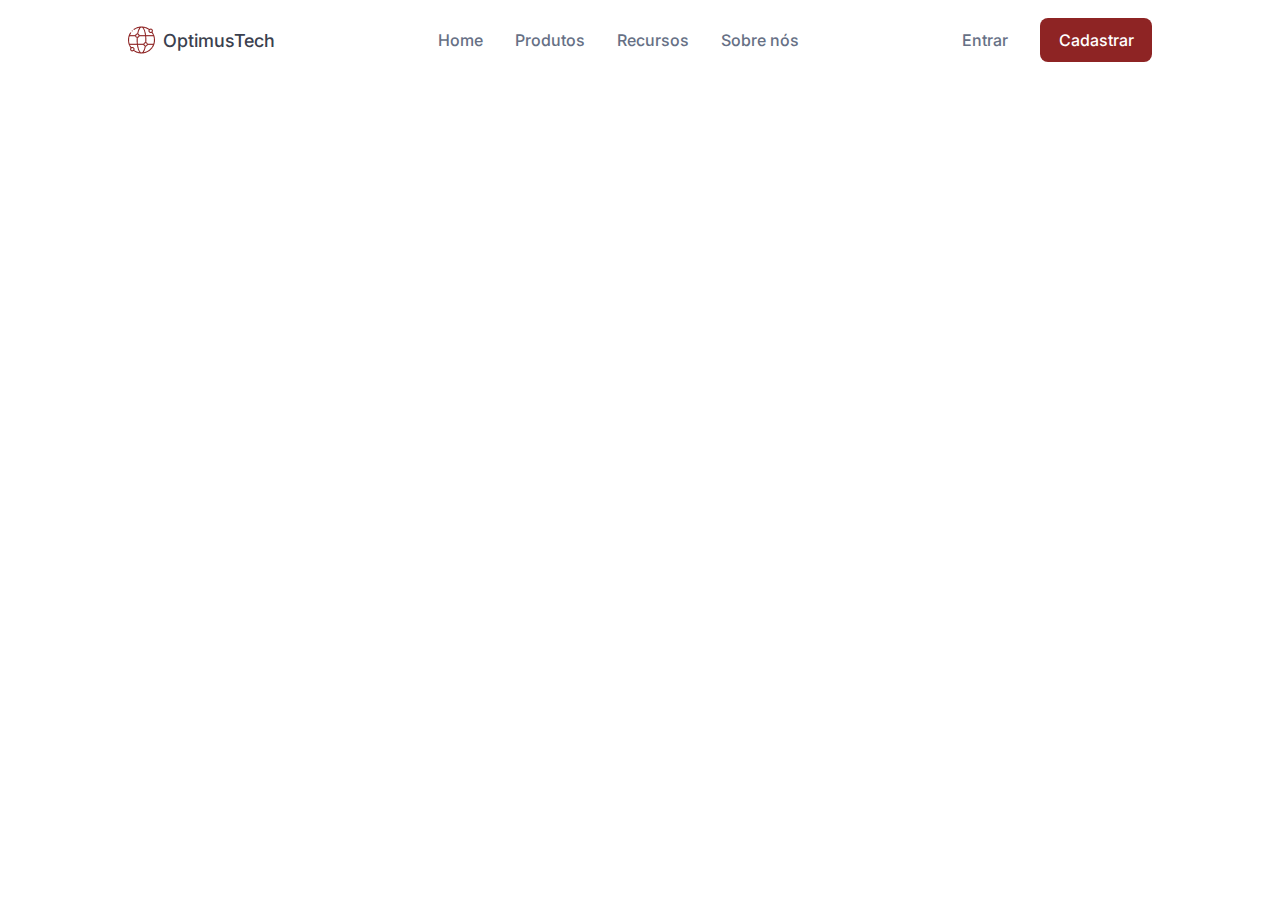
==== 01.HTMLeCSS/index.html @ c234a3eb "Day 01 - desenvolvimento do cabeçalho da aplicação" ====
<!DOCTYPE html>
<html lang="en">
<head>
    <meta charset="UTF-8">
    <meta http-equiv="X-UA-Compatible" content="IE=edge">
    <meta name="viewport" content="width=device-width, initial-scale=1.0">
    <link rel="preconnect" href="https://fonts.googleapis.com">
    <link rel="preconnect" href="https://fonts.gstatic.com" crossorigin>
    <link href="https://fonts.googleapis.com/css2?family=Inter:wght@100;200;300;500;700&display=swap" rel="stylesheet">
    <title>7 Days of Code - HTML e CSS</title>
    <link rel="stylesheet" href="/01.HTMLeCSS/css/navBar.css">
</head>
<body>
    <div class="navBar">
        <div class="navBar-logo">
            <a class="navBar-item logo" href='#'><img class="logo-principal" src="/01.HTMLeCSS/img/logo.png"/>OptimusTech</a>
        </div>
        <div class="navBar-link">
            <div class="navBar-item"><a href="#">Home</a></div>
            <div class="navBar-item"><a href="#">Produtos</a></div>
            <div class="navBar-item"><a href="#">Recursos</a></div>
            <div class="navBar-item"><a href="#">Sobre nós</a></div>
        </div>
        <div class="navBar-botoes">
            <div class="navBar-item"><a href="#">Entrar</a></div>
            <div class="navBar-item"><button class="cadastro">Cadastrar</button></div>
        </div>
    </div>
</body>
</html>
---- 01.HTMLeCSS/css/navBar.css ----
* {
    margin: 0;
    font-family: 'Inter', sans-serif;
    font-weight: 500;
    font-size: 16px;
    color: #667085;
}

a {
    text-decoration: none;
}

.navBar {
    padding: 18px 112px;
    display: flex;
    justify-content: space-between;
    align-items: center;
}

.navBar-logo,
.navBar-link,
.navBar-botoes,
.logo {
    display: flex;
    align-items: center;
    font-size: 18px;
    color: #3A404E;
    text-decoration: none;
}

.navBar-item {
    margin: 0 16px;
}

.logo-principal {
    margin-right: 8px;
}

.cadastro {
    background: #8E2424;
    border: none;
    width: 112px;
    height: 44px;
    color: #ffffff;
    border-radius: 8px;
    cursor: pointer;
}
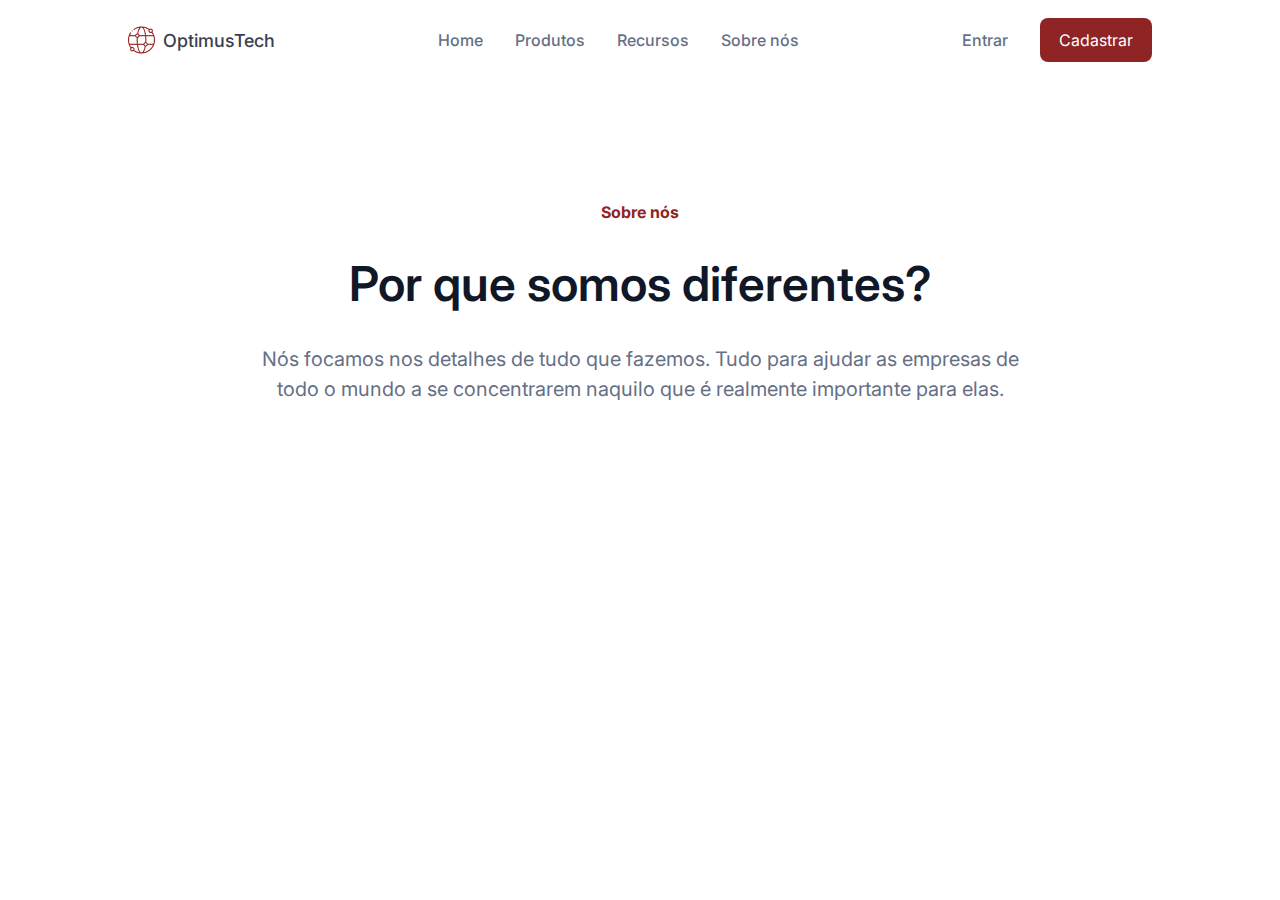
==== commit d7f856f7: "Day 02 - desenvolvimento da primeira seção da pág." ====
--- a/01.HTMLeCSS/index.html
+++ b/01.HTMLeCSS/index.html
@@ -9,6 +9,7 @@
     <link href="https://fonts.googleapis.com/css2?family=Inter:wght@100;200;300;500;700&display=swap" rel="stylesheet">
     <title>7 Days of Code - HTML e CSS</title>
     <link rel="stylesheet" href="/01.HTMLeCSS/css/navBar.css">
+    <link rel="stylesheet" href="/01.HTMLeCSS/css/cabecalho.css">
 </head>
 <body>
     <div class="navBar">
@@ -26,5 +27,13 @@
             <div class="navBar-item"><button class="cadastro">Cadastrar</button></div>
         </div>
     </div>
+
+    <div class="cabecalho">
+        <h3 class="cabecalho-text 1">Sobre nós</h3>
+        <h1 class="cabecalho-text 2" >Por que somos diferentes?</h1>
+        <h2 class="cabecalho-text 3">Nós focamos nos detalhes de tudo que fazemos. Tudo para ajudar as empresas de <br>todo o mundo a se concentrarem naquilo que é realmente importante para elas.</h2>
+    </div>
+
+
 </body>
 </html>--- a/01.HTMLeCSS/css/navBar.css
+++ b/01.HTMLeCSS/css/navBar.css
@@ -1,12 +1,12 @@
 * {
     margin: 0;
     font-family: 'Inter', sans-serif;
-    font-weight: 500;
     font-size: 16px;
-    color: #667085;
 }
 
 a {
+    font-weight: 500;
+    color: #667085;
     text-decoration: none;
 }
 
--- a/01.HTMLeCSS/css/cabecalho.css
+++ b/01.HTMLeCSS/css/cabecalho.css
@@ -0,0 +1,26 @@
+.cabecalho {
+    text-align: center;
+    padding: 96px 0px;
+    
+}
+
+.cabecalho-text {
+    margin: 24px;
+    line-height: 1.5;
+}
+
+h1 {
+    font-size: 48px;
+    font-weight: 600;
+    color: #101828;
+}
+
+h2 {
+    font-size: 20px;
+    font-weight: 400;
+    color: #667085;
+}
+
+h3 {
+    color: #8E2424
+}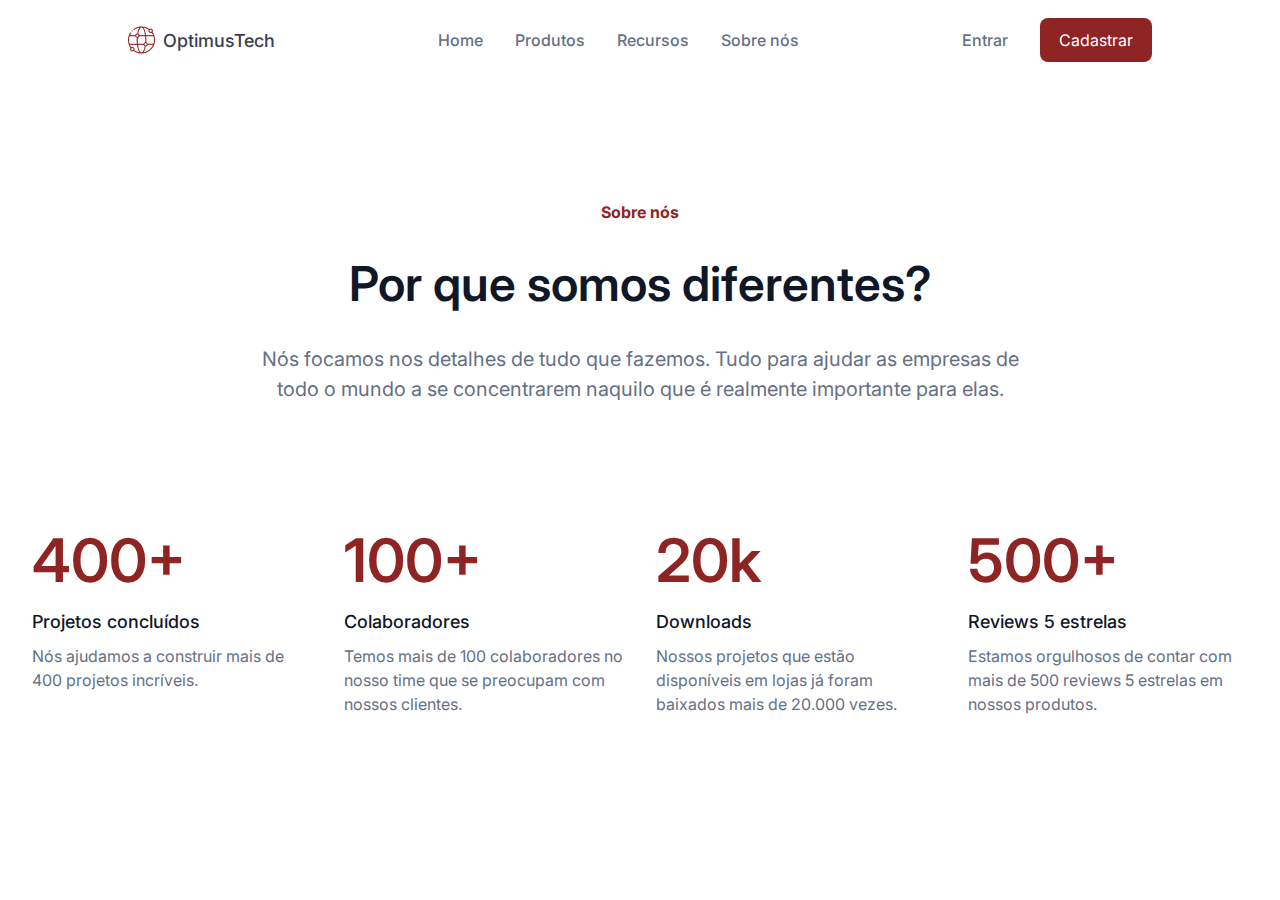
==== commit 9e3594ee: "Day 03 - desenvolvimento seção de métricas" ====
--- a/01.HTMLeCSS/index.html
+++ b/01.HTMLeCSS/index.html
@@ -10,9 +10,10 @@
     <title>7 Days of Code - HTML e CSS</title>
     <link rel="stylesheet" href="/01.HTMLeCSS/css/navBar.css">
     <link rel="stylesheet" href="/01.HTMLeCSS/css/cabecalho.css">
+    <link rel="stylesheet" href="/01.HTMLeCSS/css/metricas.css">
 </head>
 <body>
-    <div class="navBar">
+    <div class="navBar-container">
         <div class="navBar-logo">
             <a class="navBar-item logo" href='#'><img class="logo-principal" src="/01.HTMLeCSS/img/logo.png"/>OptimusTech</a>
         </div>
@@ -28,12 +29,38 @@
         </div>
     </div>
 
-    <div class="cabecalho">
+    <div class="cabecalho-container">
         <h3 class="cabecalho-text 1">Sobre nós</h3>
         <h1 class="cabecalho-text 2" >Por que somos diferentes?</h1>
         <h2 class="cabecalho-text 3">Nós focamos nos detalhes de tudo que fazemos. Tudo para ajudar as empresas de <br>todo o mundo a se concentrarem naquilo que é realmente importante para elas.</h2>
     </div>
 
+    <section class="metricas-container">
+
+        <div class="metricas">
+            <h1 class="metricas-titulo">400+</h1>
+                <h2 class="item-metrica">Projetos concluídos</h2>
+                    <h3 class="text-metrica">Nós ajudamos a construir mais de 400 projetos incríveis.</h3>
+        </div>
+
+        <div class="metricas">
+        <h1 class="metricas-titulo">100+</h1>
+                <h2 class="item-metrica">Colaboradores</h2>
+                    <h3 class="text-metrica">Temos mais de 100 colaboradores no nosso time que se preocupam com nossos clientes.</h3>
+        </div>
+
+        <div class="metricas">
+            <h1 class="metricas-titulo">20k</h1>
+                <h2 class="item-metrica">Downloads</h2>
+                    <h3 class="text-metrica">Nossos projetos que estão disponíveis em lojas já foram baixados mais de 20.000 vezes.</h3>
+        </div>
+        <div class="metricas">
+            <h1 class="metricas-titulo">500+</h1>
+                <h2 class="item-metrica">Reviews 5 estrelas</h2>
+                    <h3 class="text-metrica">Estamos orgulhosos de contar com mais de 500 reviews 5 estrelas em nossos produtos.</h3> 
+        </div>
+</section>
+
 
 </body>
 </html>--- a/01.HTMLeCSS/css/navBar.css
+++ b/01.HTMLeCSS/css/navBar.css
@@ -10,7 +10,7 @@
     text-decoration: none;
 }
 
-.navBar {
+.navBar-container {
     padding: 18px 112px;
     display: flex;
     justify-content: space-between;
--- a/01.HTMLeCSS/css/cabecalho.css
+++ b/01.HTMLeCSS/css/cabecalho.css
@@ -1,4 +1,4 @@
-.cabecalho {
+.cabecalho-container {
     text-align: center;
     padding: 96px 0px;
     
--- a/01.HTMLeCSS/css/metricas.css
+++ b/01.HTMLeCSS/css/metricas.css
@@ -0,0 +1,32 @@
+.metricas-container {
+  display: flex;
+  justify-content: center;
+}
+
+.metricas {
+    max-width: 280px;
+    margin: 0 16px;
+}
+
+.metricas-titulo {
+    font-size: 60px;
+    font-weight: 600;
+    color: #8E2424;
+    line-height: 72px;
+}
+
+.item-metrica {
+    font-size: 18px;
+    font-weight: 500;
+    color: #101828;
+    padding: 12px 0 8px 0;
+    line-height: 28px;
+
+}
+
+.text-metrica {
+    font-size: 16px;
+    font-weight: 400;
+    color: #667085;
+    line-height: 24px;
+}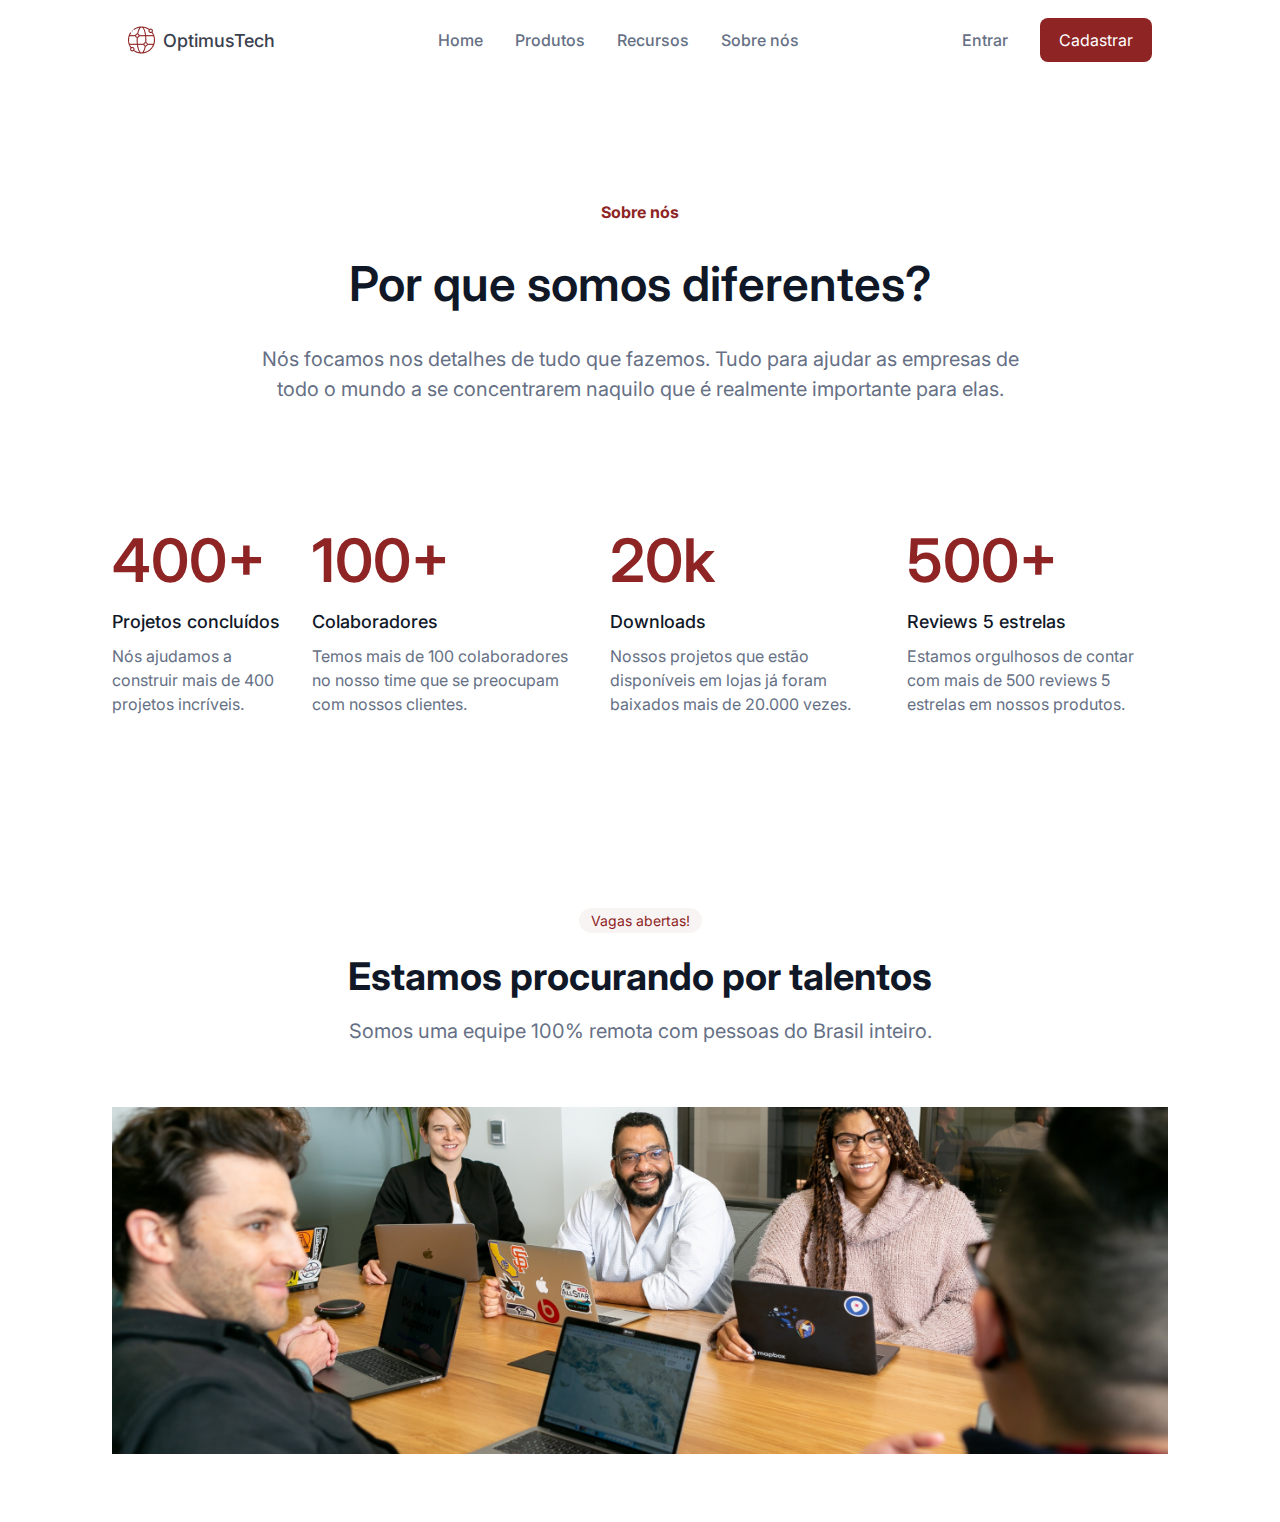
==== commit 2e6bcfa0: "Day 04 - desenvolvimento da seção procurando talentos" ====
--- a/01.HTMLeCSS/index.html
+++ b/01.HTMLeCSS/index.html
@@ -11,6 +11,7 @@
     <link rel="stylesheet" href="/01.HTMLeCSS/css/navBar.css">
     <link rel="stylesheet" href="/01.HTMLeCSS/css/cabecalho.css">
     <link rel="stylesheet" href="/01.HTMLeCSS/css/metricas.css">
+    <link rel="stylesheet" href="/01.HTMLeCSS/css/main.css">
 </head>
 <body>
     <div class="navBar-container">
@@ -30,9 +31,9 @@
     </div>
 
     <div class="cabecalho-container">
-        <h3 class="cabecalho-text 1">Sobre nós</h3>
-        <h1 class="cabecalho-text 2" >Por que somos diferentes?</h1>
-        <h2 class="cabecalho-text 3">Nós focamos nos detalhes de tudo que fazemos. Tudo para ajudar as empresas de <br>todo o mundo a se concentrarem naquilo que é realmente importante para elas.</h2>
+        <h3 class="cabecalho text-1">Sobre nós</h3>
+        <h1 class="cabecalho text-2" >Por que somos diferentes?</h1>
+        <h2 class="cabecalho text-3">Nós focamos nos detalhes de tudo que fazemos. Tudo para ajudar as empresas de <br>todo o mundo a se concentrarem naquilo que é realmente importante para elas.</h2>
     </div>
 
     <section class="metricas-container">
@@ -59,7 +60,14 @@
                 <h2 class="item-metrica">Reviews 5 estrelas</h2>
                     <h3 class="text-metrica">Estamos orgulhosos de contar com mais de 500 reviews 5 estrelas em nossos produtos.</h3> 
         </div>
-</section>
+    </section>
+
+    <main class="main-container">
+        <button class="main-titulo">Vagas abertas!</button>
+        <h1 class="main-subtitulo">Estamos procurando por talentos</h1>
+        <h2 class="main-texto">Somos uma equipe 100% remota com pessoas do Brasil inteiro.</h2>
+        <img class="img-reuniao" src="./img/reuniao.png" alt="pessoas em uma reunião">
+    </main>
 
 
 </body>
--- a/01.HTMLeCSS/css/cabecalho.css
+++ b/01.HTMLeCSS/css/cabecalho.css
@@ -4,23 +4,23 @@
     
 }
 
-.cabecalho-text {
+.cabecalho {
     margin: 24px;
     line-height: 1.5;
 }
 
-h1 {
+.text-1 {
+    color: #8E2424
+}
+
+.text-2 {
     font-size: 48px;
     font-weight: 600;
     color: #101828;
 }
 
-h2 {
+.text-3{
     font-size: 20px;
     font-weight: 400;
     color: #667085;
 }
-
-h3 {
-    color: #8E2424
-}--- a/01.HTMLeCSS/css/metricas.css
+++ b/01.HTMLeCSS/css/metricas.css
@@ -1,11 +1,11 @@
 .metricas-container {
   display: flex;
   justify-content: center;
+  padding: 0 96px 96px;
 }
 
 .metricas {
-    max-width: 280px;
-    margin: 0 16px;
+    padding: 0 16px;
 }
 
 .metricas-titulo {
--- a/01.HTMLeCSS/css/main.css
+++ b/01.HTMLeCSS/css/main.css
@@ -0,0 +1,30 @@
+.main-container {
+    padding: 0 112px;
+    text-align: center;
+}
+
+.img-reuniao {
+    width: 100%;
+    padding: 64px 0;
+}
+
+.main-titulo {
+    margin-top: 96px;
+    font-size: 14px;
+    padding: 4px 12px;
+    color: #8E2424; 
+    border: none; 
+    border-radius: 16px;
+    background: rgba(142, 36, 36, 0.05);;
+}
+
+.main-subtitulo {
+    margin: 20px 0;
+    font-size: 38px;
+    color: #101828;
+}
+
+.main-texto {
+    font-size: 20px;
+    color: #667085;
+    font-weight: 400;}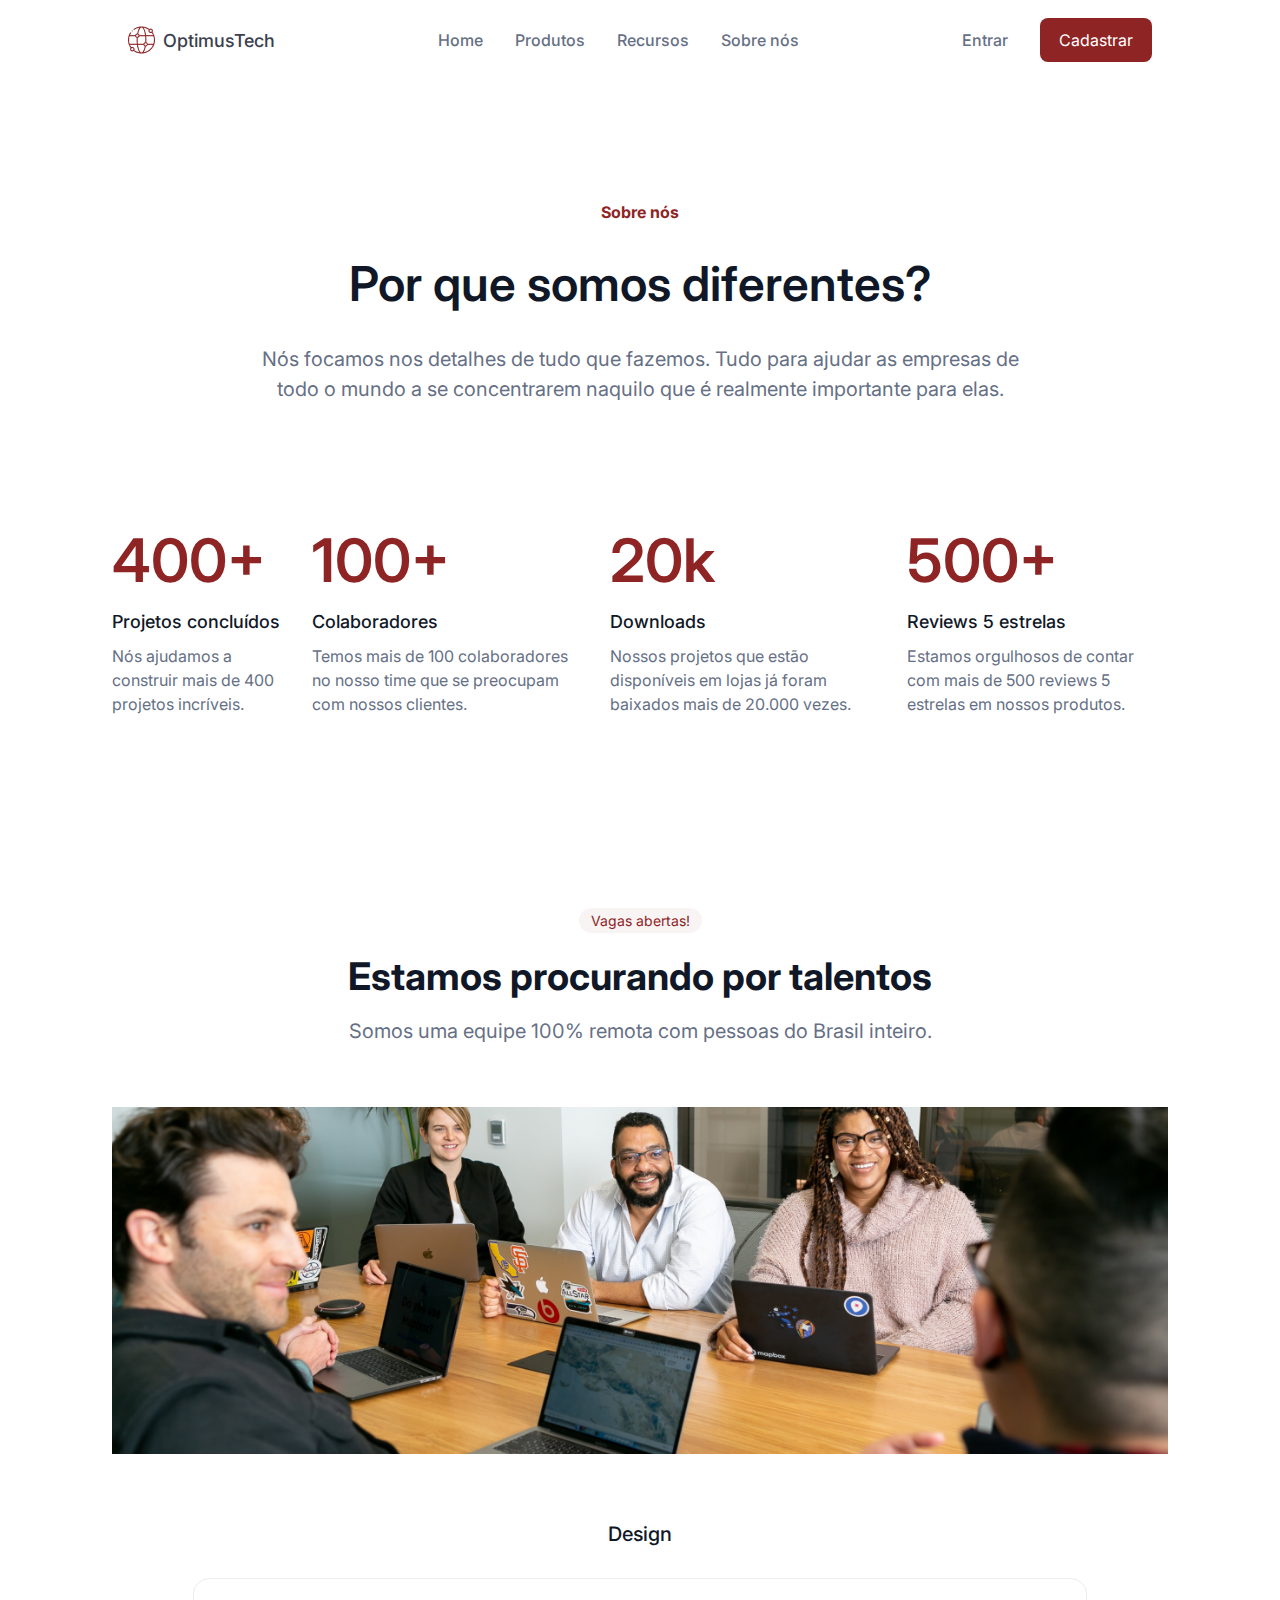
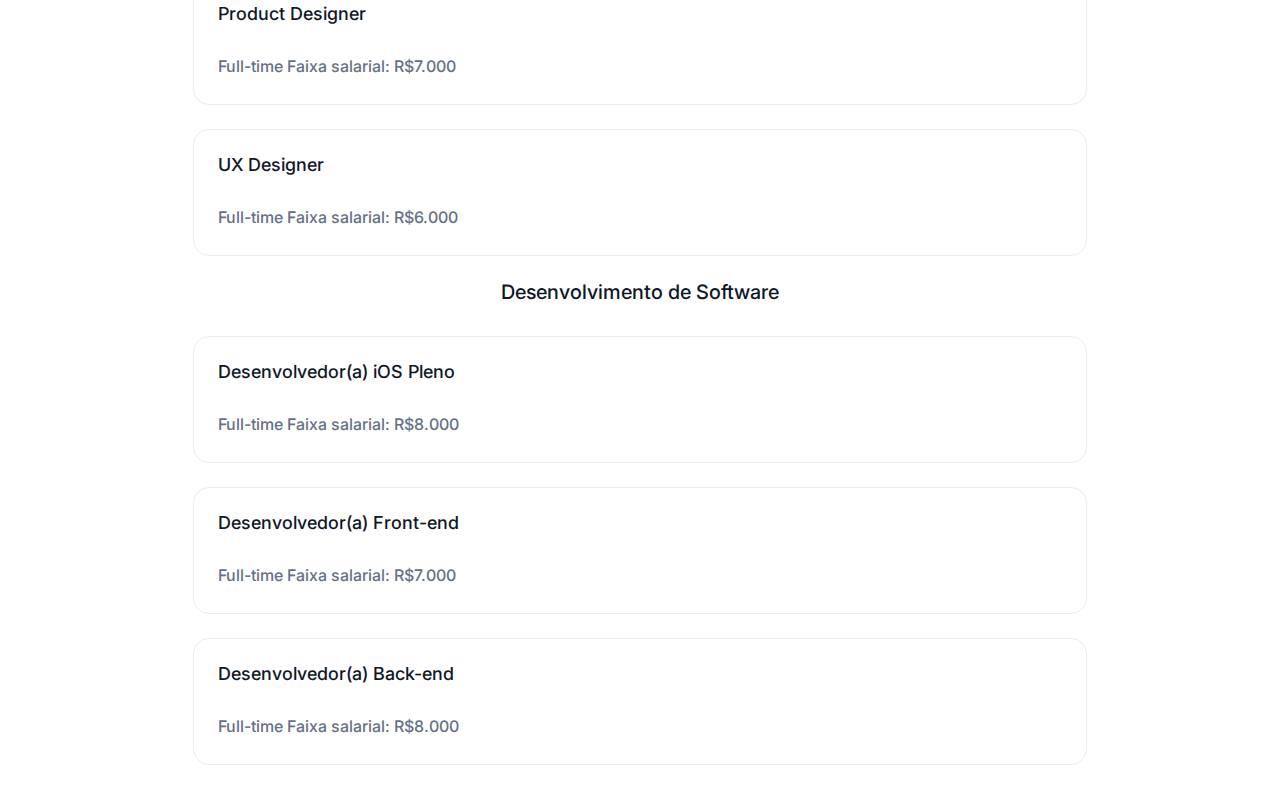
==== commit 3cf7e344: "Day 5 - desenvolvimento da seção vagas" ====
--- a/01.HTMLeCSS/index.html
+++ b/01.HTMLeCSS/index.html
@@ -12,6 +12,7 @@
     <link rel="stylesheet" href="/01.HTMLeCSS/css/cabecalho.css">
     <link rel="stylesheet" href="/01.HTMLeCSS/css/metricas.css">
     <link rel="stylesheet" href="/01.HTMLeCSS/css/main.css">
+    <link rel="stylesheet" href="/01.HTMLeCSS/css/vaga.css">
 </head>
 <body>
     <div class="navBar-container">
@@ -68,6 +69,46 @@
         <h2 class="main-texto">Somos uma equipe 100% remota com pessoas do Brasil inteiro.</h2>
         <img class="img-reuniao" src="./img/reuniao.png" alt="pessoas em uma reunião">
     </main>
+    
+    <div class="vaga-container">
+        <h1 class="area-vaga">Design</h1>
+        <div class="vaga">
+            <span class="titulo-vaga">Product Designer</span>
+            <div class="informacoes">
+            <span>Full-time</span>
+            <span>Faixa salarial: R$7.000</span>
+            </div>
+        </div> 
+        <div class="vaga">
+            <span class="titulo-vaga">UX Designer</span>
+            <div class="informacoes">
+            <span>Full-time</span>
+            <span>Faixa salarial: R$6.000</span>
+            </div>
+        </div>
+        <h1 class="area-vaga">Desenvolvimento de Software</h1> 
+        <div class="vaga">    
+            <span class="titulo-vaga">Desenvolvedor(a) iOS Pleno</span>
+            <div class="informacoes">
+            <span>Full-time</span>
+            <span>Faixa salarial: R$8.000</span>
+            </div>
+        </div>
+        <div class="vaga">    
+            <span class="titulo-vaga">Desenvolvedor(a) Front-end</span>
+            <div class="informacoes">
+            <span>Full-time</span>
+            <span>Faixa salarial: R$7.000</span>
+            </div>
+        </div>
+        <div class="vaga">    
+            <span class="titulo-vaga">Desenvolvedor(a) Back-end</span>
+            <div class="informacoes">
+            <span>Full-time</span>
+            <span>Faixa salarial: R$8.000</span>
+            </div>
+        </div>
+    </div>
 
 
 </body>
--- a/01.HTMLeCSS/css/vaga.css
+++ b/01.HTMLeCSS/css/vaga.css
@@ -0,0 +1,37 @@
+.vaga-container {
+    display: flex;
+    flex-direction: column;
+    justify-content: flex-start;
+    align-items: center;
+    padding: 0 112px;
+    margin: 0 auto;
+}
+
+.vaga {
+    border: 1px solid #EAECF0;
+    border-radius: 16px;
+    padding: 24px 24px 28px;
+    width: 80%;
+    margin-bottom: 24px;
+}
+
+.area-vaga {
+    margin-bottom: 32px;
+    font-size: 20px;
+    font-weight: 500;
+    color: #101828;
+}
+
+.titulo-vaga {
+    font-size: 18px;
+    font-weight: 500;
+    color: #101828;
+}
+
+
+.informacoes {
+    margin-top: 32px;
+    font-weight: 500;
+    color: #667085;
+    font-size: 16px;
+}
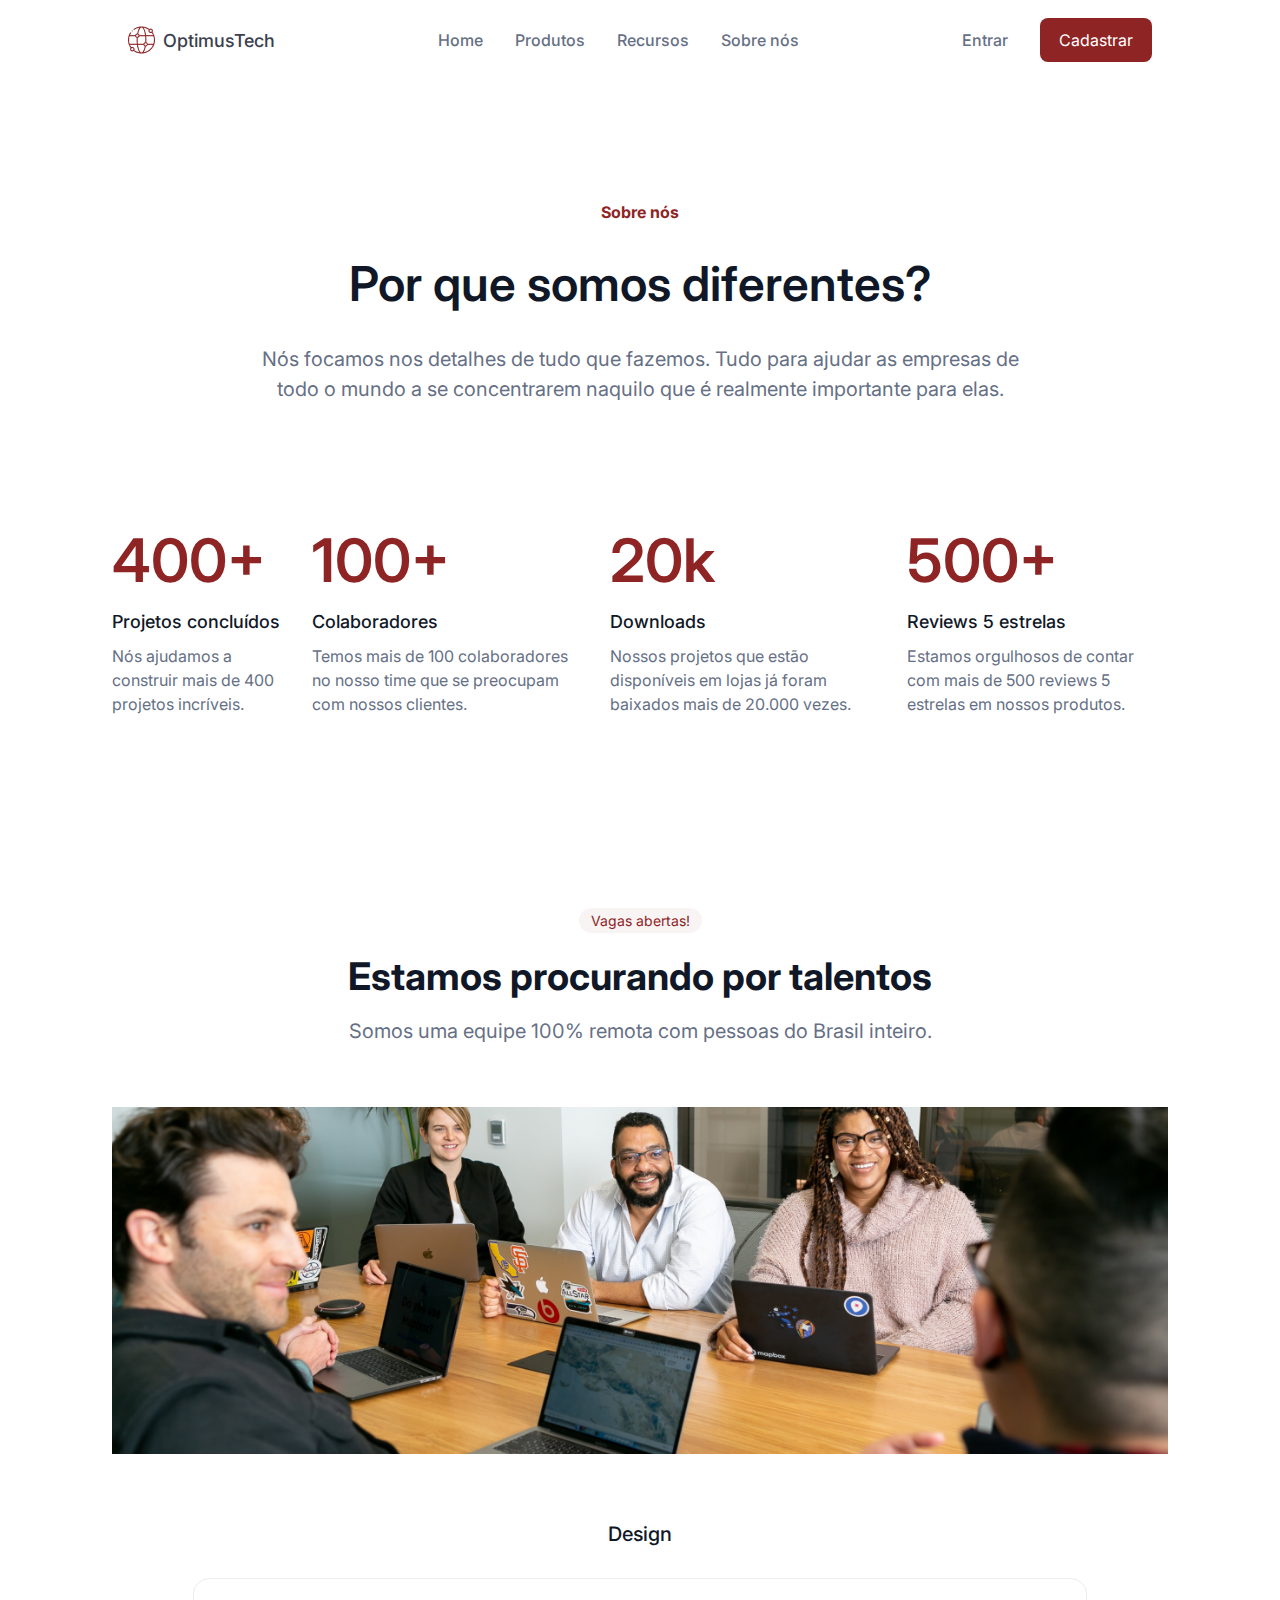
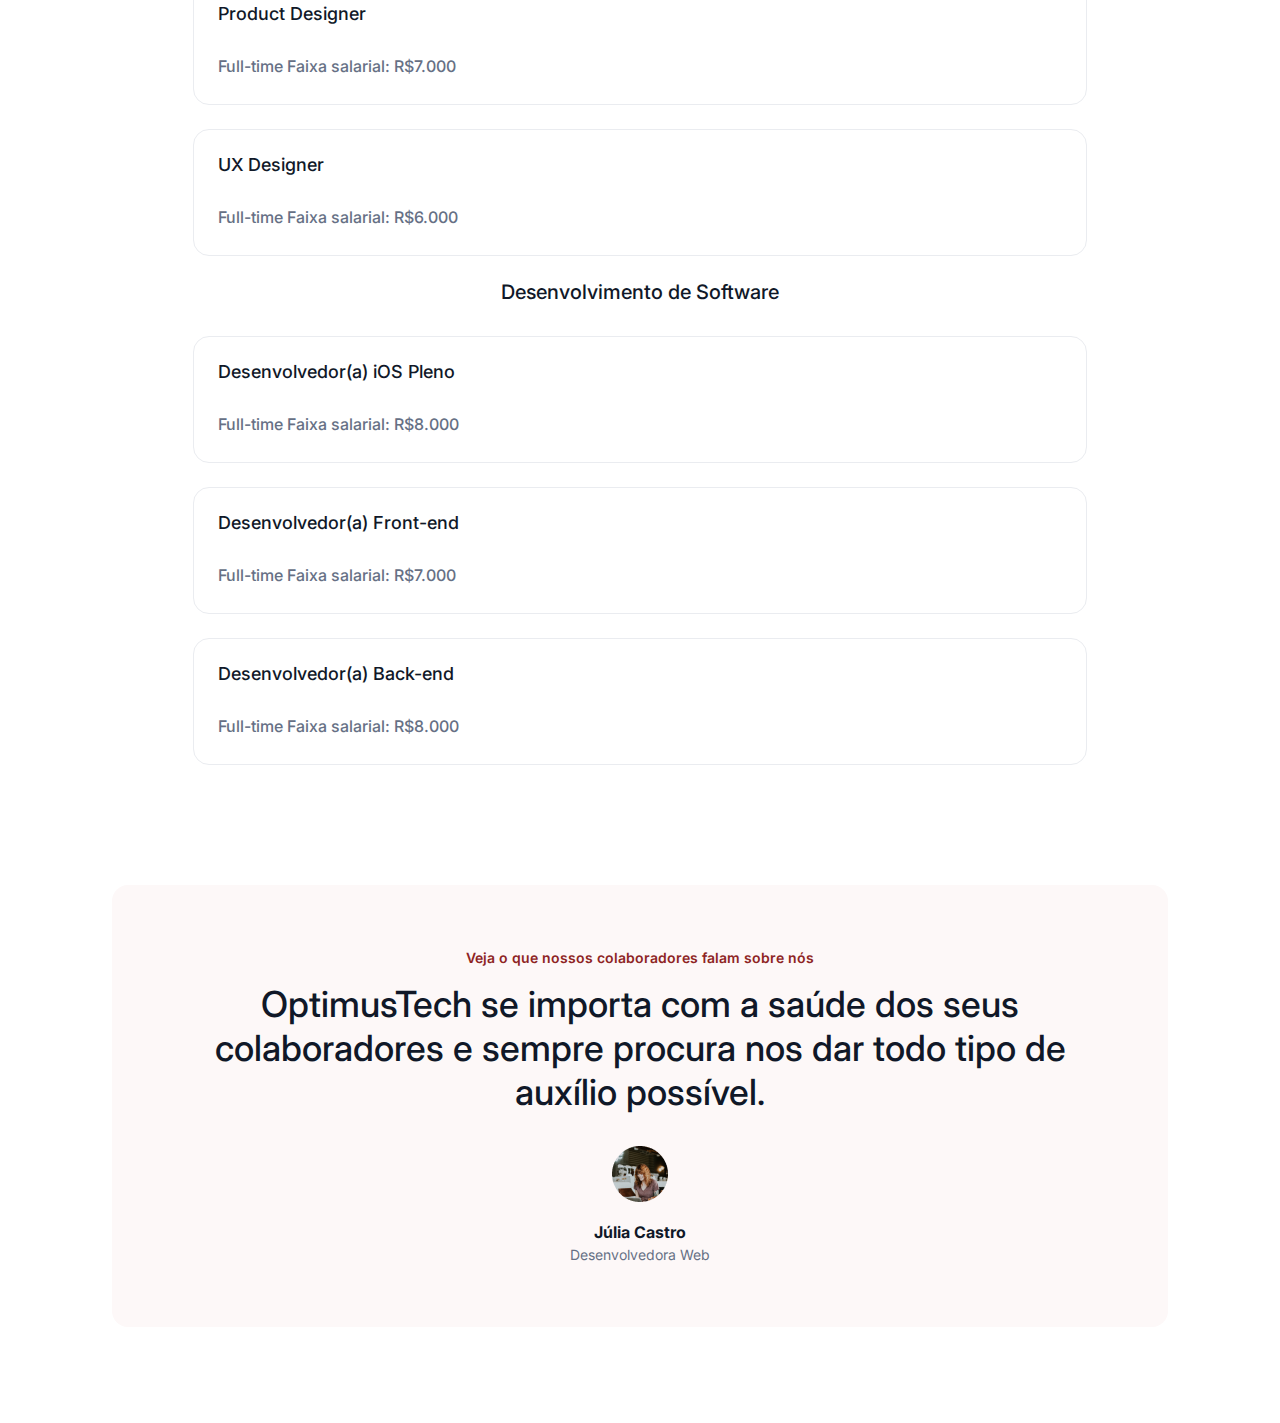
==== commit 7d1fc5e8: "Day 6 - desenvolvimento da seção depoimentos" ====
--- a/01.HTMLeCSS/index.html
+++ b/01.HTMLeCSS/index.html
@@ -13,6 +13,7 @@
     <link rel="stylesheet" href="/01.HTMLeCSS/css/metricas.css">
     <link rel="stylesheet" href="/01.HTMLeCSS/css/main.css">
     <link rel="stylesheet" href="/01.HTMLeCSS/css/vaga.css">
+    <link rel="stylesheet" href="/01.HTMLeCSS/css/depoimentos.css">
 </head>
 <body>
     <div class="navBar-container">
@@ -110,6 +111,15 @@
         </div>
     </div>
 
+    <div class="depoimento-container">
+        <h3 class="depoimento-titulo">Veja o que nossos colaboradores falam sobre nós</h3>
+        <h1 class="depoimento-texto">OptimusTech se importa com a saúde dos seus colaboradores e sempre procura nos dar todo tipo de auxílio possível.</h1>
+        <img src="/01.HTMLeCSS/img/avatar.png" alt="Foto de uma mulher">
+        <h2 class="depoimento-nome">Júlia Castro</h2>
+        <h4 class="depoimento-profissao">Desenvolvedora Web</h4>
+    </div>
+
+
 
 </body>
 </html>--- a/01.HTMLeCSS/css/depoimentos.css
+++ b/01.HTMLeCSS/css/depoimentos.css
@@ -0,0 +1,35 @@
+.depoimento-container {
+    margin: 96px 112px;
+    padding: 64px;
+    background: rgba(196, 25, 25, 0.03);;
+    border-radius: 16px;
+    text-align: center;
+}
+
+.depoimento-titulo {
+    font-size: 14px;
+    color: #8E2424;
+    font-weight: 600;
+    margin-bottom: 16px;
+}
+
+.depoimento-texto {
+    font-size: 36px;
+    color: #101828;
+    font-weight: 500;
+    margin-bottom: 32px;
+}
+
+.depoimento-nome {
+    margin-top: 16px;
+    font-size: 16px;
+    color: #101828;
+}
+
+.depoimento-profissao {
+    font-size: 14px;
+    color: #667085;
+    margin-top: 4px;
+    font-weight: 400;
+
+}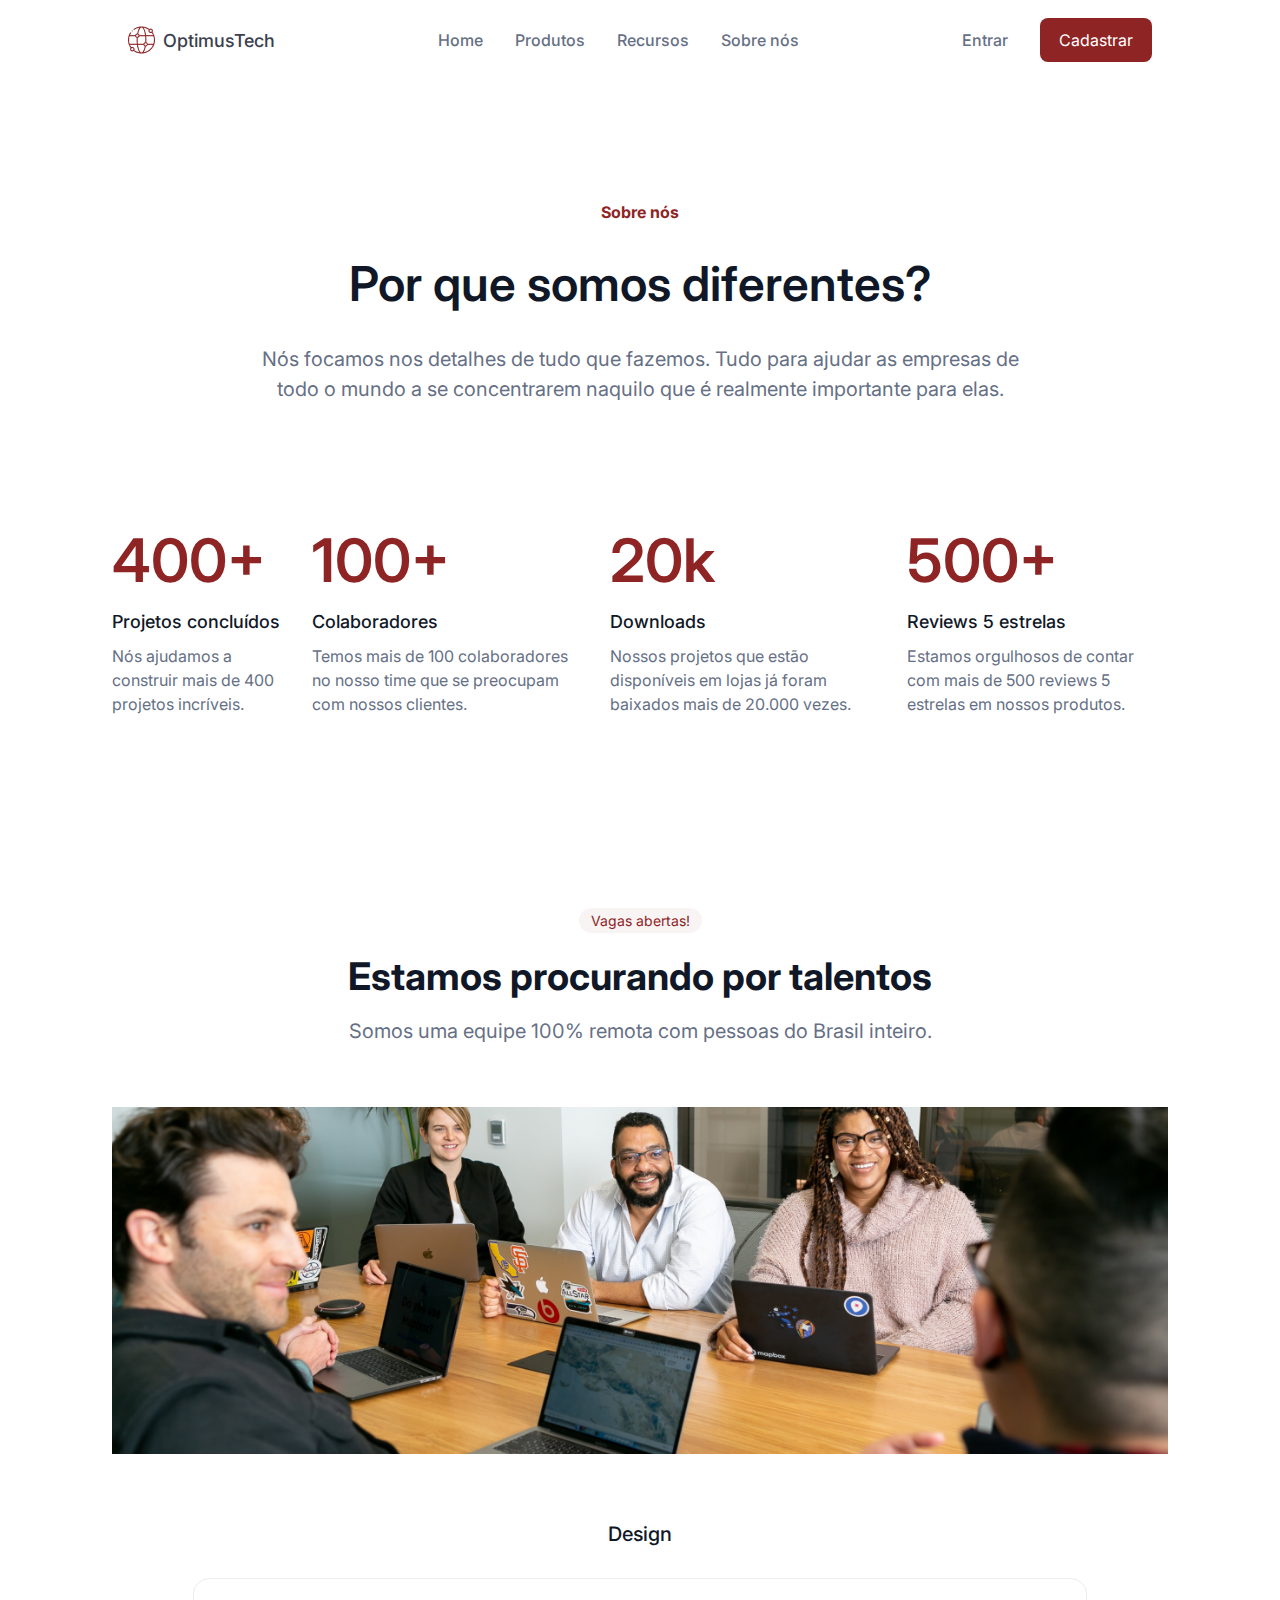
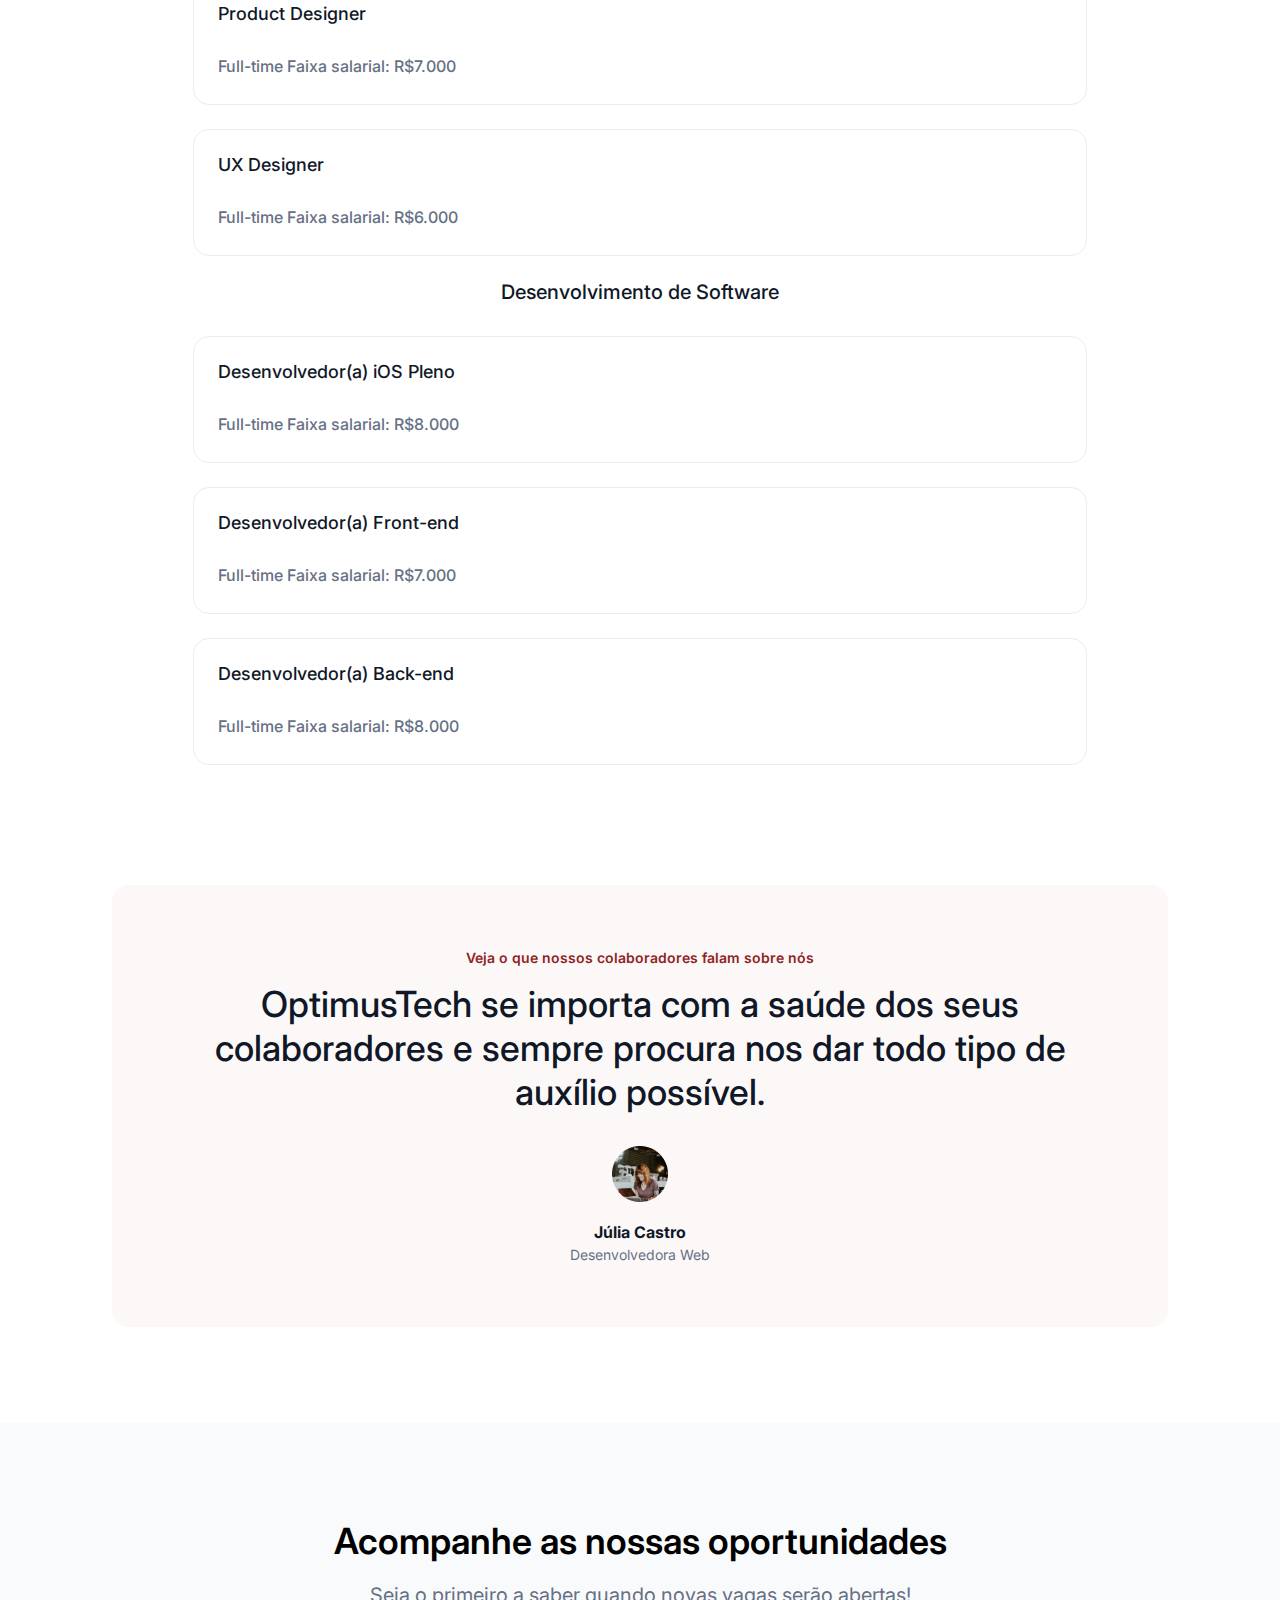
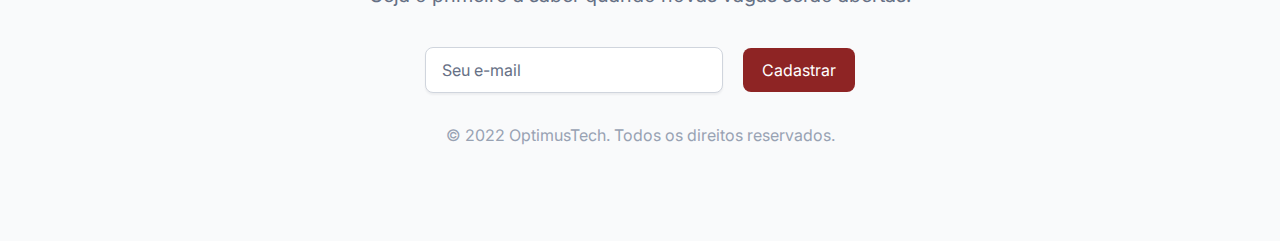
==== commit 8d85f75c: "Day 7 - desenvolvimento da seção rodapé" ====
--- a/01.HTMLeCSS/index.html
+++ b/01.HTMLeCSS/index.html
@@ -14,6 +14,7 @@
     <link rel="stylesheet" href="/01.HTMLeCSS/css/main.css">
     <link rel="stylesheet" href="/01.HTMLeCSS/css/vaga.css">
     <link rel="stylesheet" href="/01.HTMLeCSS/css/depoimentos.css">
+    <link rel="stylesheet" href="/01.HTMLeCSS/css/rodape.css">
 </head>
 <body>
     <div class="navBar-container">
@@ -119,6 +120,18 @@
         <h4 class="depoimento-profissao">Desenvolvedora Web</h4>
     </div>
 
+    <footer class="rodape-container">
+        <h1 class="rodape-titulo">Acompanhe as nossas oportunidades</h1>
+        <h2 class="rodape-texto">Seja o primeiro a saber quando novas vagas serão abertas!</h2>
+            <div class="rodape-cadastro">
+                <input class="rodape-email" type="email" placeholder="Seu e-mail">
+                <button class="cadastro">Cadastrar</button>
+            </div>
+        	<h3 class="rodape-registro">&copy; 2022 OptimusTech. Todos os direitos reservados.</h3>
+            
+
+    </footer>
+
 
 
 </body>
--- a/01.HTMLeCSS/css/rodape.css
+++ b/01.HTMLeCSS/css/rodape.css
@@ -0,0 +1,40 @@
+.rodape-container {
+    background: #F9FAFB;
+    text-align: center;
+    padding: 96px 112px;
+}
+
+.rodape-titulo {
+    font-size: 36px;
+    font-weight: 600;
+    margin-bottom: 20px;
+}
+
+.rodape-texto {
+    margin-bottom: 40px;
+    font-size: 20px;
+    font-weight: 400;
+    color: #667085;
+}
+
+.rodape-email {
+    width: 25%;
+    padding: 12px 16px;
+    margin-right: 16px;
+    border: 1px solid #D0D5DD;
+    border-radius: 8px;
+    box-shadow: 0px 2px 2px rgba(16, 24, 40, 0.05);
+}
+
+input::placeholder {
+    font-size: 16px; 
+    color: #667085; 
+    font-weight: 400;
+}
+
+.rodape-registro {
+    font-size: 16px;
+    font-weight: 400;
+    color: #98A2B3;
+    margin-top: 32px;
+}
